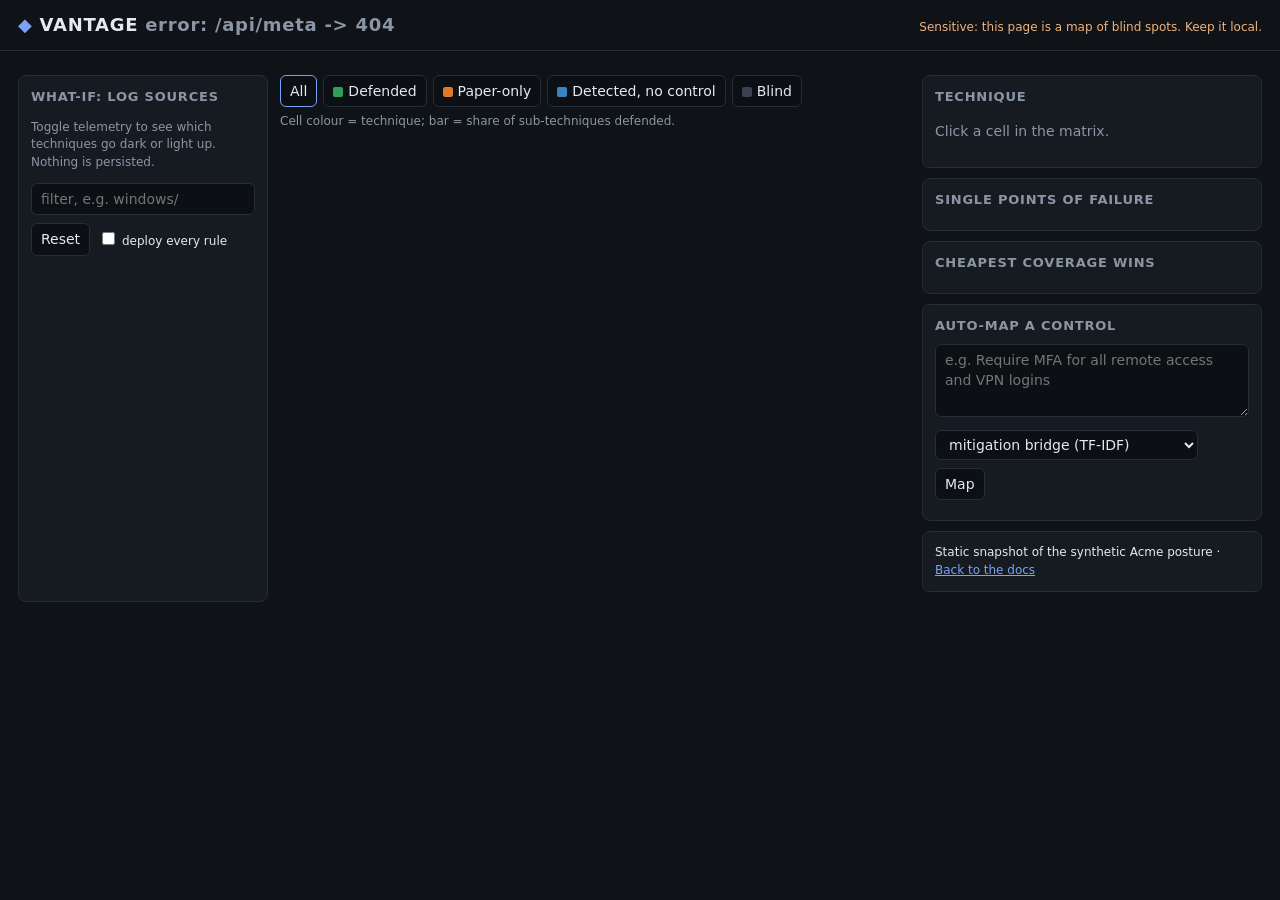
==== docs/demo/index.html @ 328ecd8c "v1.0.0: NIST 800-53 framework, rule-quality weighting, bootstrap CIs, docs site, static demo, releas" ====
<!doctype html>
<html lang="en">
<head>
<meta charset="utf-8">
<meta name="viewport" content="width=device-width, initial-scale=1">
<title>VANTAGE coverage</title>
<link rel="stylesheet" href="style.css">
</head>
<body>
<header class="top">
  <div class="brand"><span class="logo">&#9670;</span> VANTAGE <span class="muted" id="org">loading...</span></div>
  <div class="muted small" id="catalog"></div>
  <div class="banner">Sensitive: this page is a map of blind spots. Keep it local.</div>
</header>

<section class="kpis" id="kpis"></section>

<main class="layout">
  <aside class="side">
    <h2>What-if: log sources</h2>
    <p class="muted small">Toggle telemetry to see which techniques go dark or light up. Nothing is persisted.</p>
    <input id="lsfilter" type="search" placeholder="filter, e.g. windows/" aria-label="filter log sources">
    <div class="row">
      <button id="reset" type="button">Reset</button>
      <label class="small"><input type="checkbox" id="allrules"> deploy every rule</label>
    </div>
    <ul id="lslist" class="lslist"></ul>
  </aside>

  <section class="matrixwrap">
    <div class="legend" id="legend">
      <button data-f="all" class="on" type="button">All</button>
      <button data-f="defended" type="button"><i class="sw defended"></i>Defended</button>
      <button data-f="paper_only" type="button"><i class="sw paper_only"></i>Paper-only</button>
      <button data-f="detected_only" type="button"><i class="sw detected_only"></i>Detected, no control</button>
      <button data-f="blind" type="button"><i class="sw blind"></i>Blind</button>
      <span class="muted small">Cell colour = technique; bar = share of sub-techniques defended.</span>
    </div>
    <div class="matrix" id="matrix" role="grid" aria-label="ATT&CK coverage matrix"></div>
  </section>

  <aside class="detail">
    <div id="tech" class="card"><h2>Technique</h2><p class="muted">Click a cell in the matrix.</p></div>
    <div class="card"><h2>Single points of failure</h2><ol id="spof" class="list"></ol></div>
    <div class="card"><h2>Cheapest coverage wins</h2><ol id="recs" class="list"></ol></div>
    <div class="card">
      <h2>Auto-map a control</h2>
      <textarea id="amtext" rows="3" placeholder="e.g. Require MFA for all remote access and VPN logins"></textarea>
      <div class="row">
        <select id="ammethod" aria-label="mapping method">
          <option value="bridge">mitigation bridge (TF-IDF)</option>
          <option value="tfidf">TF-IDF direct</option>
          <option value="bridge-embed">mitigation bridge (embeddings)</option>
          <option value="embed">embeddings direct</option>
        </select>
        <button id="amgo" type="button">Map</button>
      </div>
      <ol id="amout" class="list"></ol>
    </div>
    <div class="card small">Static snapshot of the synthetic Acme posture &middot;
      <a href="../">Back to the docs</a></div>
  </aside>
</main>
<script>window.VANTAGE_STATIC = "data/";</script>
<script src="app.js"></script>
</body>
</html>
---- docs/demo/style.css ----
:root {
  --bg: #0f1216; --panel: #161b22; --line: #262d36; --text: #e6e9ee; --muted: #8b96a5;
  --defended: #2f9e5b; --paper_only: #e0782a; --detected_only: #3b82c4; --blind: #3a4250;
  --accent: #7aa2f7;
}
* { box-sizing: border-box; }
body { margin: 0; background: var(--bg); color: var(--text);
  font: 14px/1.45 system-ui, -apple-system, "Segoe UI", Roboto, sans-serif; }
h2 { font-size: 13px; text-transform: uppercase; letter-spacing: .06em; color: var(--muted); margin: 0 0 8px; }
a { color: var(--accent); }
.muted { color: var(--muted); } .small { font-size: 12px; }
button, select, input, textarea { font: inherit; color: var(--text); background: #0c0f13;
  border: 1px solid var(--line); border-radius: 6px; padding: 5px 9px; }
button { cursor: pointer; } button:hover { border-color: var(--accent); }
textarea { width: 100%; resize: vertical; }
.row { display: flex; gap: 8px; align-items: center; margin: 8px 0; flex-wrap: wrap; }

.top { display: flex; gap: 16px; align-items: baseline; flex-wrap: wrap; padding: 12px 18px;
  border-bottom: 1px solid var(--line); }
.brand { font-weight: 700; font-size: 18px; letter-spacing: .04em; }
.logo { color: var(--accent); }
.banner { margin-left: auto; font-size: 12px; color: #f0b37e; }

.kpis { display: grid; grid-template-columns: repeat(auto-fit, minmax(140px, 1fr)); gap: 10px; padding: 12px 18px; }
.kpi { background: var(--panel); border: 1px solid var(--line); border-radius: 8px; padding: 10px 12px; }
.kpi b { display: block; font-size: 24px; font-variant-numeric: tabular-nums; }
.kpi span { color: var(--muted); font-size: 12px; }
.kpi .delta { font-size: 12px; margin-left: 6px; }
.up { color: var(--defended); } .down { color: #e5534b; }

.layout { display: grid; grid-template-columns: 250px minmax(0, 1fr) 340px; gap: 12px; padding: 0 18px 18px; }
.side, .detail { min-width: 0; }
.side { background: var(--panel); border: 1px solid var(--line); border-radius: 8px; padding: 12px;
  max-height: calc(100vh - 170px); overflow: auto; position: sticky; top: 8px; }
.side input[type=search] { width: 100%; }
.lslist { list-style: none; padding: 0; margin: 0; }
.lslist li { display: flex; gap: 6px; align-items: center; padding: 2px 0; font-size: 12px; }
.lslist li .n { margin-left: auto; color: var(--muted); font-variant-numeric: tabular-nums; }
.lslist li.changed label { color: var(--accent); }

.matrixwrap { min-width: 0; }
.legend { display: flex; gap: 6px; flex-wrap: wrap; align-items: center; margin-bottom: 8px; }
.legend button.on { border-color: var(--accent); }
.sw { display: inline-block; width: 10px; height: 10px; border-radius: 2px; margin-right: 5px; vertical-align: -1px; }
.sw.defended, .cell.defended { background: var(--defended); }
.sw.paper_only, .cell.paper_only { background: var(--paper_only); }
.sw.detected_only, .cell.detected_only { background: var(--detected_only); }
.sw.blind, .cell.blind { background: var(--blind); }

.matrix { display: grid; grid-auto-flow: column; grid-auto-columns: minmax(118px, 1fr); gap: 4px;
  overflow-x: auto; padding-bottom: 6px; }
.col h3 { font-size: 11px; margin: 0 0 4px; min-height: 30px; color: var(--text); }
.col h3 small { display: block; color: var(--muted); font-weight: 400; }
.cell { position: relative; display: block; width: 100%; text-align: left; border: 0; border-radius: 4px;
  padding: 4px 5px 6px; margin-bottom: 3px; font-size: 10.5px; line-height: 1.2; color: #fff; cursor: pointer; }
.cell.blind { color: #c9d1d9; }
.cell.dim { opacity: .15; }
.cell.sel { outline: 2px solid #fff; }
.cell .bar { position: absolute; left: 0; bottom: 0; height: 3px; background: #bdf5cf; border-radius: 0 0 0 4px; }
.cell .id { opacity: .75; font-size: 9.5px; }

.card { background: var(--panel); border: 1px solid var(--line); border-radius: 8px; padding: 12px; margin-bottom: 10px; }
.list { margin: 0; padding-left: 18px; font-size: 12px; }
.list li { margin-bottom: 4px; }
.pill { display: inline-block; padding: 0 6px; border-radius: 10px; font-size: 11px; color: #fff; }
.tech-desc { font-size: 12px; color: var(--muted); max-height: 110px; overflow: auto; }

@media (max-width: 1100px) {
  .layout { grid-template-columns: 1fr; }
  .side { position: static; max-height: 300px; }
}
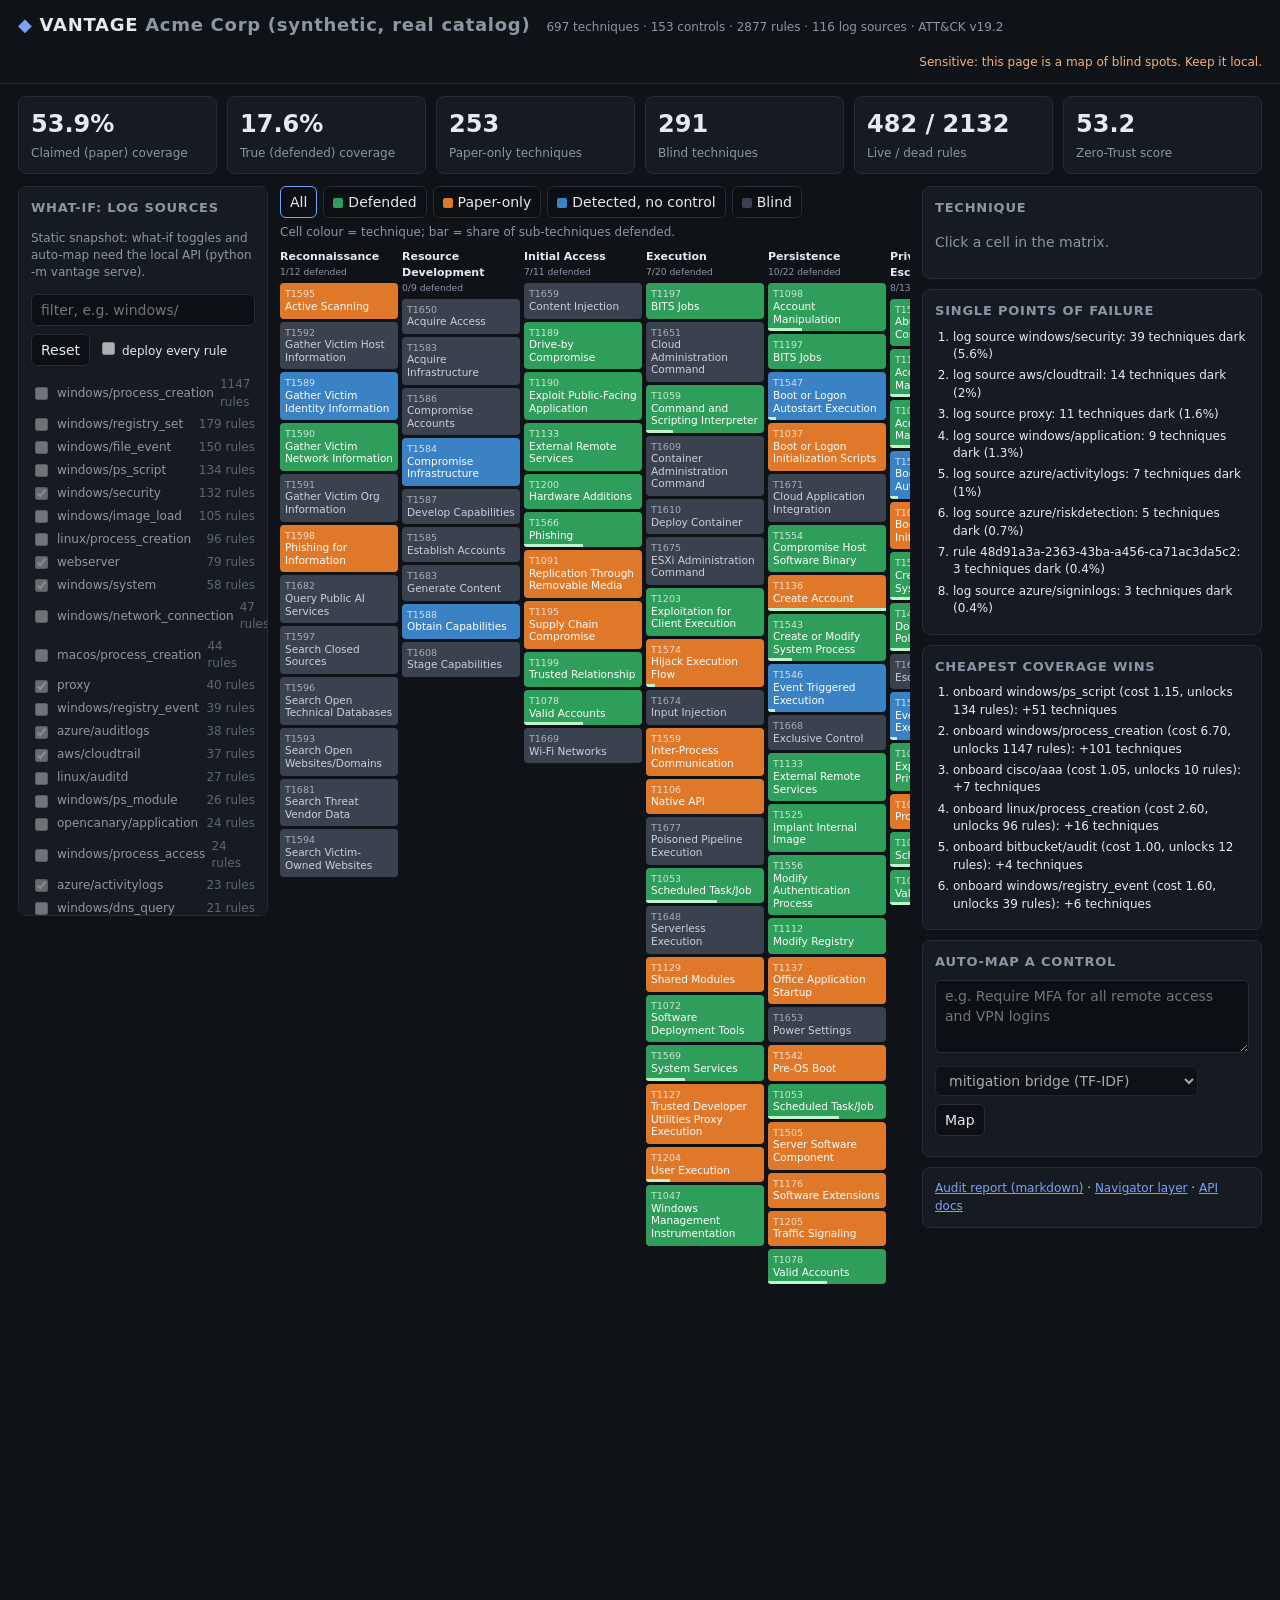
==== commit e36c1766: "docs: regenerate the Acme example report, layer and static demo with current code Co-Authored-By: Cl" ====
--- a/docs/demo/index.html
+++ b/docs/demo/index.html
@@ -57,8 +57,9 @@
       </div>
       <ol id="amout" class="list"></ol>
     </div>
-    <div class="card small">Static snapshot of the synthetic Acme posture &middot;
-      <a href="../">Back to the docs</a></div>
+    <div class="card small"><a href="/api/report" data-download="vantage-report.md">Audit report (markdown)</a> &middot;
+      <a href="/api/navigator" data-download="vantage-layer.json">Navigator layer</a> &middot;
+      <a href="/api/docs" target="_blank" rel="noopener">API docs</a></div>
   </aside>
 </main>
 <script>window.VANTAGE_STATIC = "data/";</script>
--- a/docs/demo/style.css
+++ b/docs/demo/style.css
@@ -69,3 +69,4 @@
   .layout { grid-template-columns: 1fr; }
   .side { position: static; max-height: 300px; }
 }
+.lslist.static li { opacity: .6; }
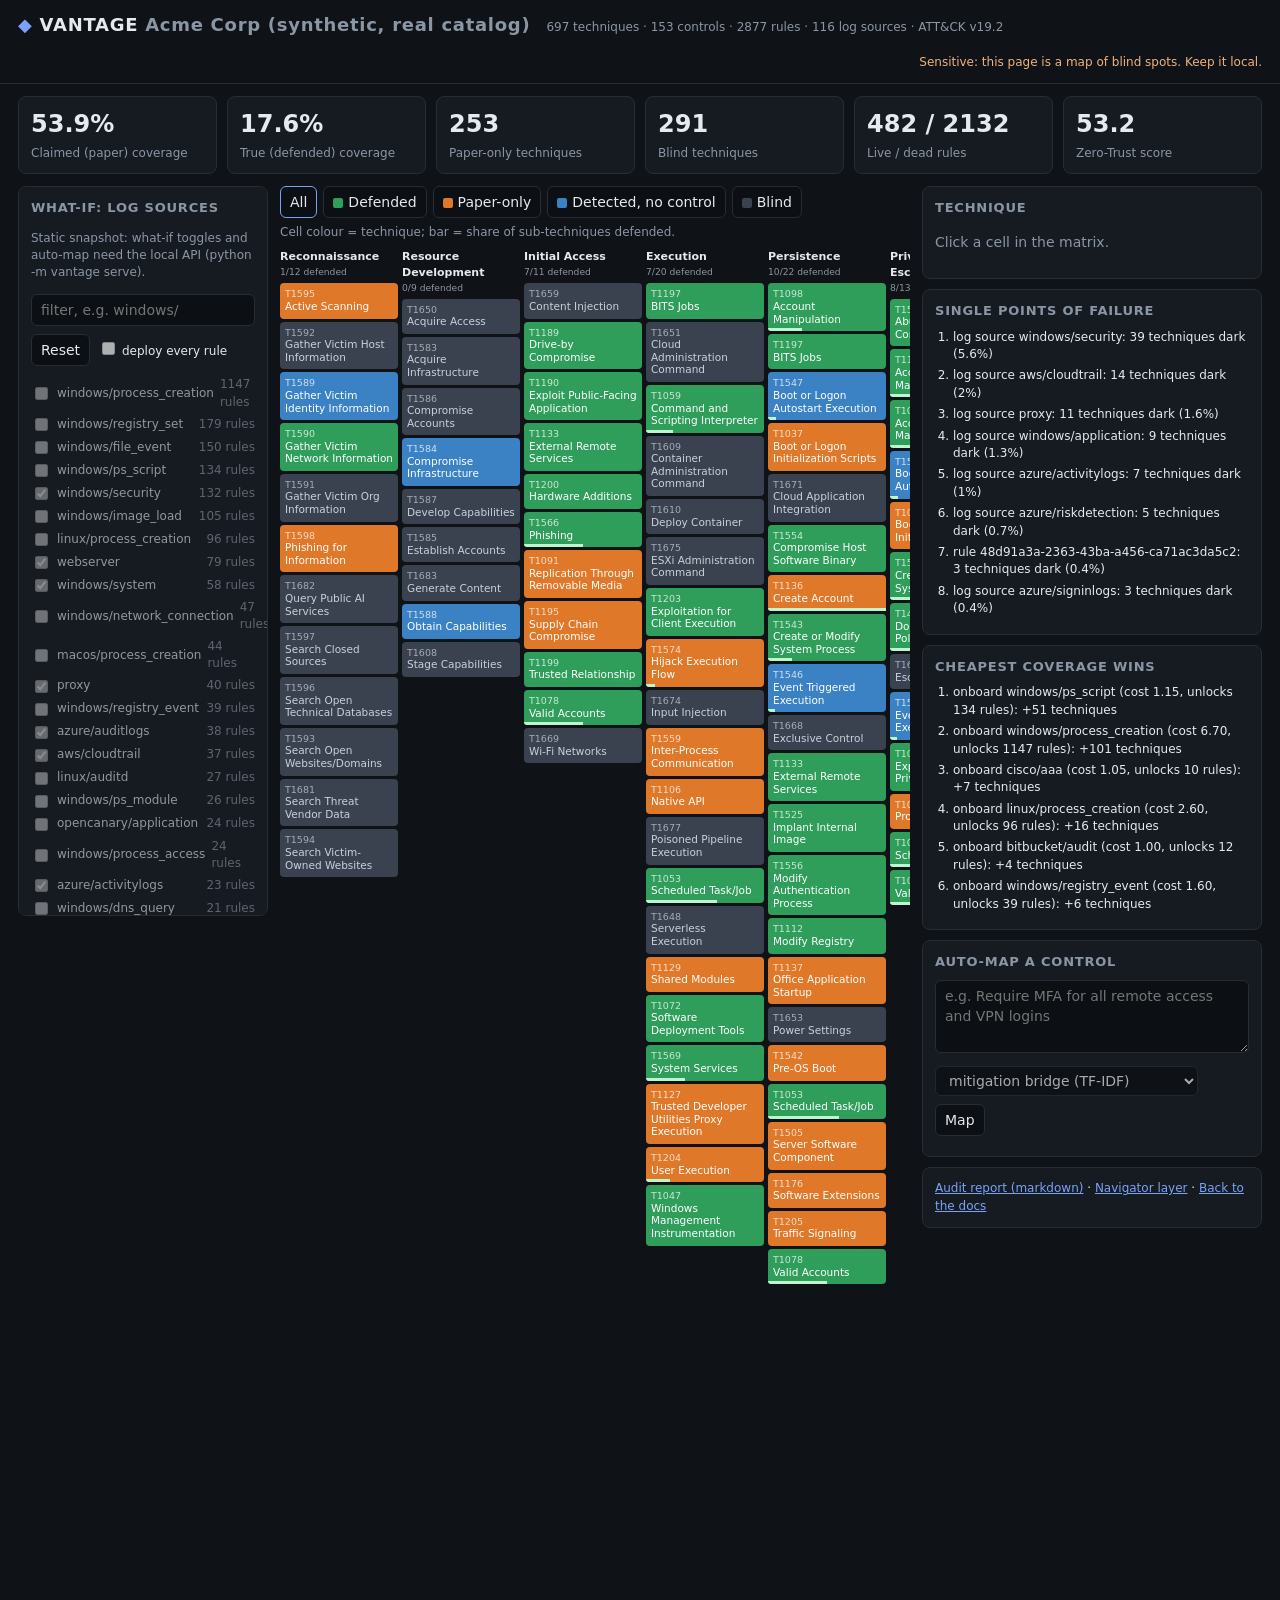
==== commit 63a70815: "fix(demo): working export links on the static demo, token out of the URL The static /demo/ linked to" ====
--- a/docs/demo/index.html
+++ b/docs/demo/index.html
@@ -57,9 +57,9 @@
       </div>
       <ol id="amout" class="list"></ol>
     </div>
-    <div class="card small"><a href="/api/report" data-download="vantage-report.md">Audit report (markdown)</a> &middot;
-      <a href="/api/navigator" data-download="vantage-layer.json">Navigator layer</a> &middot;
-      <a href="/api/docs" target="_blank" rel="noopener">API docs</a></div>
+    <div class="card small"><a href="data/report.txt" data-download="vantage-report.md">Audit report (markdown)</a> &middot;
+      <a href="data/navigator.json" data-download="vantage-layer.json">Navigator layer</a> &middot;
+      <a href="../">Back to the docs</a></div>
   </aside>
 </main>
 <script>window.VANTAGE_STATIC = "data/";</script>
